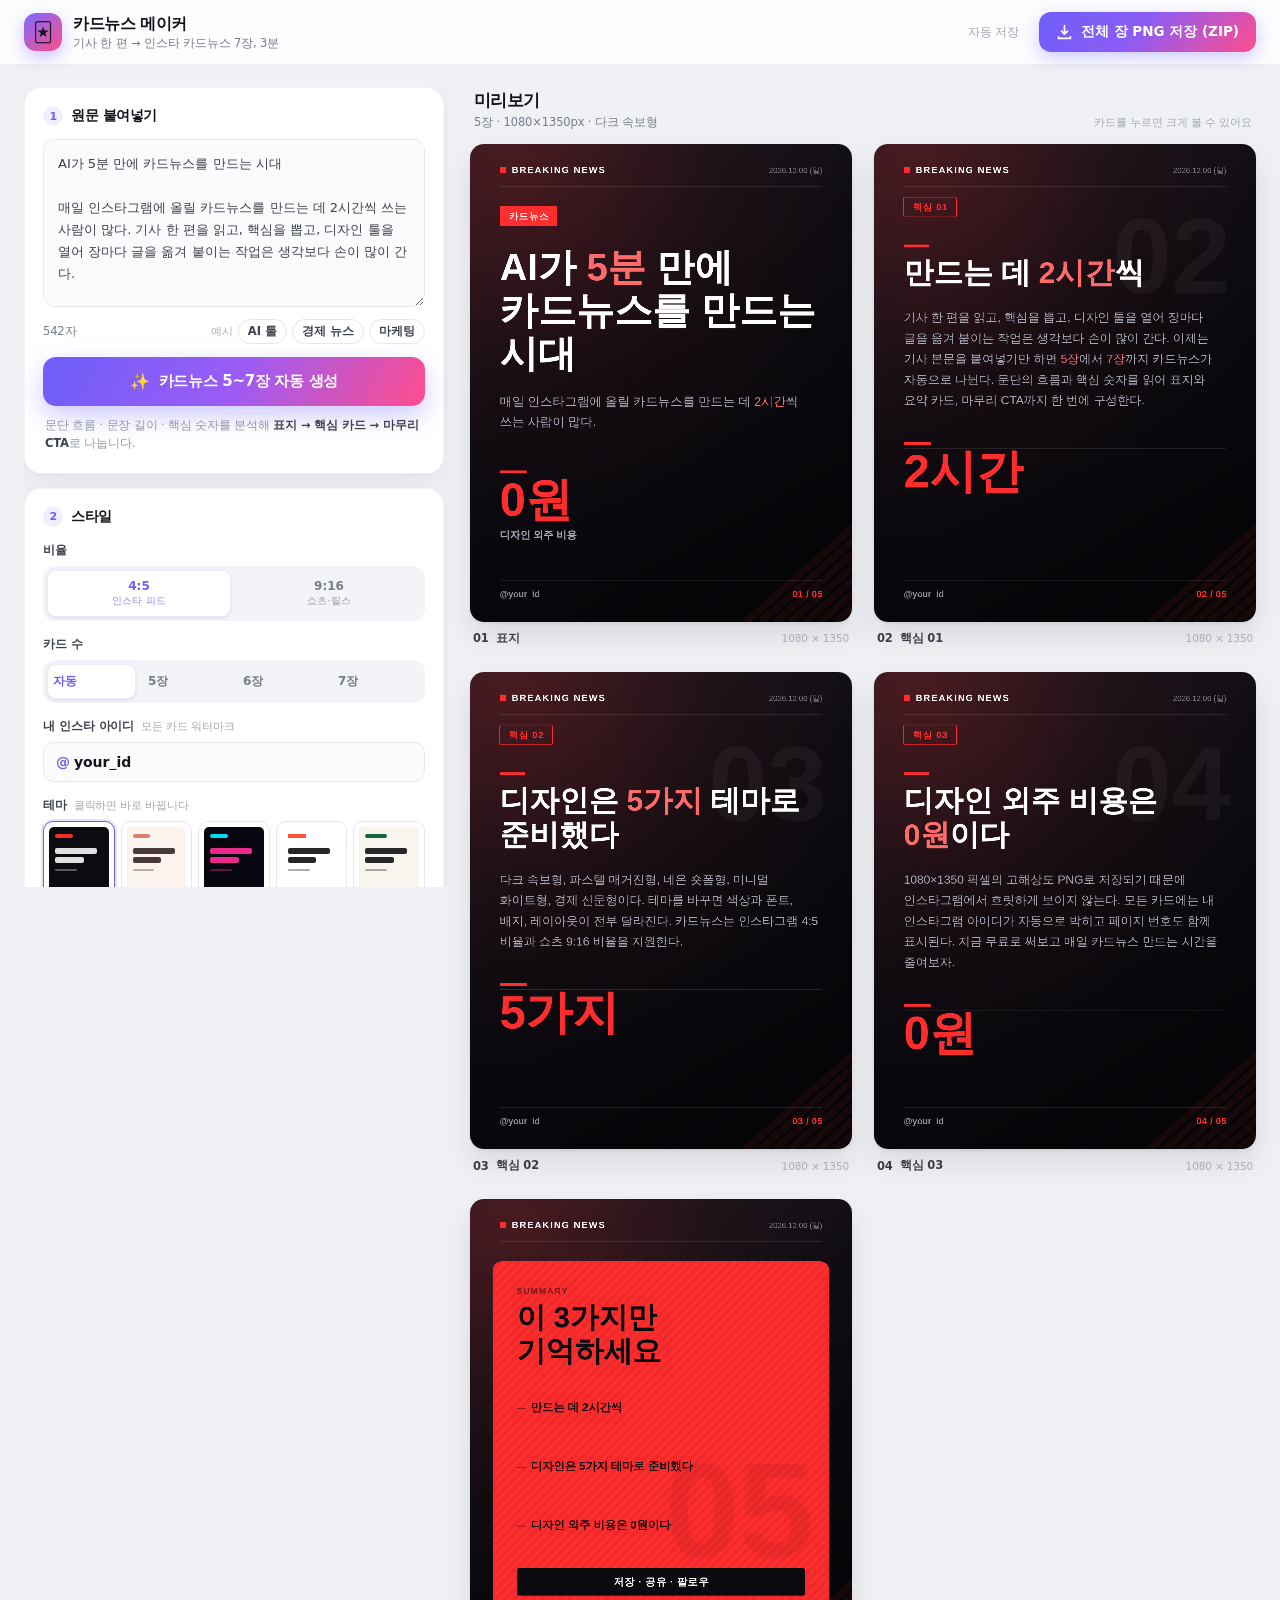
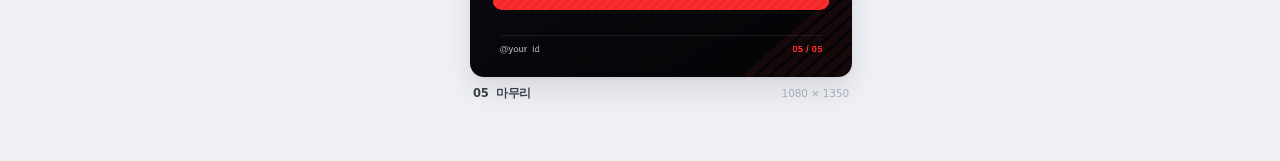
==== cardnews/index.html @ ec55e73b "Add card news maker web tool at /cardnews/" ====
<!DOCTYPE html>
<html lang="ko">
<head>
<meta charset="utf-8">
<meta name="viewport" content="width=device-width, initial-scale=1">
<title>카드뉴스 메이커 — 기사 한 편이 7장 카드로</title>
<meta name="description" content="기사·블로그 글을 붙여넣으면 인스타 카드뉴스 5~7장이 자동으로 완성됩니다. 테마 5종, 4:5 / 9:16, 고해상도 PNG·ZIP 저장 무료 웹툴.">
<link rel="icon" href="data:image/svg+xml,%3Csvg xmlns='http://www.w3.org/2000/svg' viewBox='0 0 100 100'%3E%3Crect width='100' height='100' rx='24' fill='%236D5EF8'/%3E%3Crect x='26' y='22' width='48' height='56' rx='8' fill='%23fff'/%3E%3Crect x='34' y='34' width='32' height='6' rx='3' fill='%236D5EF8'/%3E%3Crect x='34' y='46' width='24' height='6' rx='3' fill='%23FF4D8D'/%3E%3C/svg%3E">
<link rel="stylesheet" href="style.css">
</head>
<body>

<header class="topbar">
  <div class="brand">
    <div class="logo">🃏</div>
    <div class="brand-txt">
      <h1>카드뉴스 메이커</h1>
      <p>기사 한 편 → 인스타 카드뉴스 7장, 3분</p>
    </div>
  </div>
  <div class="top-actions">
    <span id="saveState" class="save-state">자동 저장</span>
    <button id="zipBtn" class="btn-primary">
      <svg viewBox="0 0 20 20" width="17" height="17" fill="none" stroke="currentColor" stroke-width="2" stroke-linecap="round" stroke-linejoin="round"><path d="M10 2v10m0 0l-3.5-3.5M10 12l3.5-3.5M3 15v2h14v-2"/></svg>
      전체 장 PNG 저장 (ZIP)
    </button>
  </div>
</header>

<main class="layout">

  <!-- ================= 왼쪽 패널 ================= -->
  <aside class="panel">

    <section class="block">
      <div class="block-head"><h2><span class="step">1</span> 원문 붙여넣기</h2></div>
      <textarea id="sourceText" class="source" spellcheck="false"
        placeholder="뉴스 기사 본문, 블로그 글, 메모를 그대로 붙여넣으세요.&#10;첫 줄은 제목으로 자동 인식됩니다."></textarea>
      <div class="row-between">
        <span id="charCount" class="char">0자</span>
        <div id="sampleRow" class="chips">
          <span class="chips-label">예시</span>
          <button data-sample="ai">AI 툴</button>
          <button data-sample="econ">경제 뉴스</button>
          <button data-sample="marketing">마케팅</button>
        </div>
      </div>
      <button id="generateBtn" class="btn-generate">
        <span class="g-icon">✨</span>
        <span class="g-txt">카드뉴스 5~7장 자동 생성</span>
      </button>
      <p class="hint">문단 흐름 · 문장 길이 · 핵심 숫자를 분석해 <b>표지 → 핵심 카드 → 마무리 CTA</b>로 나눕니다.</p>
    </section>

    <section class="block">
      <div class="block-head"><h2><span class="step">2</span> 스타일</h2></div>

      <div class="field">
        <label class="lbl">비율</label>
        <div class="seg" id="ratioSeg">
          <button data-ratio="4:5" class="on"><b>4:5</b><span>인스타 피드</span></button>
          <button data-ratio="9:16"><b>9:16</b><span>쇼츠·릴스</span></button>
        </div>
      </div>

      <div class="field">
        <label class="lbl">카드 수</label>
        <div class="seg seg-4" id="countSeg">
          <button data-count="0" class="on">자동</button>
          <button data-count="5">5장</button>
          <button data-count="6">6장</button>
          <button data-count="7">7장</button>
        </div>
      </div>

      <div class="field">
        <label class="lbl">내 인스타 아이디 <span class="lbl-note">모든 카드 워터마크</span></label>
        <div class="input-prefix">
          <span>@</span>
          <input id="handleInput" type="text" placeholder="your_id" autocomplete="off" spellcheck="false">
        </div>
      </div>

      <div class="field">
        <label class="lbl">테마 <span class="lbl-note">클릭하면 바로 바뀝니다</span></label>
        <div class="themes" id="themeGrid"></div>
      </div>
    </section>

    <section class="block">
      <div class="block-head"><h2><span class="step">3</span> 카드 편집</h2><span id="cardCountLabel" class="count-pill"></span></div>
      <div id="cardEditor" class="editor"></div>
    </section>

    <footer class="panel-foot">
      <p>설치 없이 브라우저에서 바로 · 서버 전송 없음 (모든 처리는 내 기기에서)</p>
    </footer>
  </aside>

  <!-- ================= 오른쪽 스테이지 ================= -->
  <section class="stage">
    <div class="stage-head">
      <div>
        <h2>미리보기</h2>
        <p id="stageMeta">—</p>
      </div>
      <div class="stage-note">카드를 누르면 크게 볼 수 있어요</div>
    </div>
    <div id="previewGrid" class="preview-grid"></div>
  </section>

</main>

<!-- 확대 모달 -->
<div id="zoomModal" class="zoom-modal">
  <div class="zoom-inner">
    <div class="zoom-head">
      <span id="zoomTitle">카드</span>
      <button id="zoomClose" aria-label="닫기">✕</button>
    </div>
    <canvas id="zoomCanvas"></canvas>
  </div>
</div>

<div id="toast" class="toast"></div>

<script src="render.js"></script>
<script src="zip.js"></script>
<script src="app.js"></script>
</body>
</html>
---- cardnews/style.css ----
/* =========================================================================
   카드뉴스 메이커 — UI 스타일
   ========================================================================= */
:root {
  --bg: #EFF1F5;
  --panel: #FFFFFF;
  --ink: #14151A;
  --ink-2: #3D414B;
  --muted: #767C8A;
  --line: #E6E8EE;
  --line-2: #D6D9E2;
  --brand: #6D5EF8;
  --brand-2: #FF4D8D;
  --brand-soft: #F0EEFF;
  --radius: 18px;
  --shadow: 0 1px 2px rgba(20, 21, 26, .04), 0 8px 28px rgba(20, 21, 26, .06);
  --shadow-lg: 0 18px 50px rgba(20, 21, 26, .14), 0 2px 6px rgba(20, 21, 26, .06);
}

* { box-sizing: border-box; }

html, body {
  margin: 0;
  padding: 0;
  background: var(--bg);
  color: var(--ink);
  font-family: "Pretendard", "Apple SD Gothic Neo", "Noto Sans KR", "Noto Sans CJK KR", "Malgun Gothic", system-ui, -apple-system, sans-serif;
  -webkit-font-smoothing: antialiased;
  font-size: 14px;
  letter-spacing: -0.01em;
}

button { font-family: inherit; cursor: pointer; }
input, textarea { font-family: inherit; }

/* ---------------- topbar ---------------- */
.topbar {
  position: sticky; top: 0; z-index: 40;
  display: flex; align-items: center; justify-content: space-between;
  gap: 16px; padding: 12px 24px;
  background: rgba(255, 255, 255, .82);
  backdrop-filter: saturate(180%) blur(18px);
  -webkit-backdrop-filter: saturate(180%) blur(18px);
  border-bottom: 1px solid rgba(20, 21, 26, .07);
}
.brand { display: flex; align-items: center; gap: 11px; }
.logo {
  width: 38px; height: 38px; border-radius: 12px;
  display: grid; place-items: center; font-size: 19px;
  background: linear-gradient(140deg, #7B6BFF, #FF4D8D);
  box-shadow: 0 6px 16px rgba(109, 94, 248, .35);
}
.brand-txt h1 { margin: 0; font-size: 16px; font-weight: 800; letter-spacing: -0.03em; }
.brand-txt p { margin: 1px 0 0; font-size: 11.5px; color: var(--muted); }

.top-actions { display: flex; align-items: center; gap: 12px; }
.save-state {
  font-size: 11.5px; color: #A0A5B2; padding: 4px 8px; border-radius: 20px;
  transition: .25s;
}
.save-state.on { color: #1EA672; background: #E9F9F1; }

.btn-primary {
  display: inline-flex; align-items: center; gap: 8px;
  border: 0; border-radius: 12px; padding: 11px 17px;
  font-size: 13.5px; font-weight: 800; color: #fff;
  background: linear-gradient(135deg, #6D5EF8, #8B5CF6 45%, #FF4D8D);
  box-shadow: 0 6px 18px rgba(109, 94, 248, .32);
  transition: transform .15s, box-shadow .15s, opacity .15s;
}
.btn-primary:hover { transform: translateY(-1px); box-shadow: 0 10px 24px rgba(109, 94, 248, .4); }
.btn-primary:active { transform: translateY(0) scale(.99); }
.btn-primary:disabled { opacity: .6; cursor: wait; }

/* ---------------- layout ---------------- */
.layout {
  display: grid;
  grid-template-columns: 424px minmax(0, 1fr);
  gap: 22px;
  padding: 22px 24px 60px;
  max-width: 1680px;
  margin: 0 auto;
  align-items: start;
}

.panel {
  position: sticky; top: 78px;
  max-height: calc(100vh - 100px);
  overflow-y: auto; overscroll-behavior: contain;
  display: flex; flex-direction: column; gap: 14px;
  padding-right: 4px;
}
.panel::-webkit-scrollbar { width: 8px; }
.panel::-webkit-scrollbar-thumb { background: #D3D7E0; border-radius: 8px; }

.block {
  background: var(--panel);
  border-radius: var(--radius);
  padding: 18px 18px 20px;
  box-shadow: var(--shadow);
  border: 1px solid rgba(20, 21, 26, .04);
}
.block-head { display: flex; align-items: center; justify-content: space-between; margin-bottom: 13px; }
.block h2 {
  margin: 0; font-size: 14px; font-weight: 800; letter-spacing: -0.03em;
  display: flex; align-items: center; gap: 8px;
}
.step {
  width: 20px; height: 20px; border-radius: 50%;
  display: grid; place-items: center; font-size: 11px; font-weight: 800;
  background: var(--brand-soft); color: var(--brand);
}
.count-pill {
  font-size: 11.5px; font-weight: 700; color: var(--brand);
  background: var(--brand-soft); border-radius: 20px; padding: 3px 9px;
}

/* ---------------- source ---------------- */
.source {
  width: 100%; height: 168px; resize: vertical;
  border: 1px solid var(--line); border-radius: 12px;
  background: #FAFBFD; padding: 13px 14px;
  font-size: 13px; line-height: 1.7; color: var(--ink-2);
  outline: none; transition: border-color .15s, background .15s;
}
.source:focus { border-color: #B9B0FF; background: #fff; box-shadow: 0 0 0 4px rgba(109, 94, 248, .09); }
.source::placeholder { color: #A9AEBB; }

.row-between { display: flex; align-items: center; justify-content: space-between; margin-top: 9px; gap: 8px; }
.char { font-size: 11.5px; color: var(--muted); font-variant-numeric: tabular-nums; }

.chips { display: flex; align-items: center; gap: 5px; }
.chips-label { font-size: 11px; color: #A9AEBB; }
.chips button {
  border: 1px solid var(--line); background: #fff; color: var(--ink-2);
  border-radius: 20px; padding: 4px 9px; font-size: 11.5px; font-weight: 600;
  transition: .15s;
}
.chips button:hover { border-color: #C9C2FF; color: var(--brand); background: var(--brand-soft); }

.btn-generate {
  width: 100%; margin-top: 13px;
  display: flex; align-items: center; justify-content: center; gap: 9px;
  border: 0; border-radius: 13px; padding: 15px 16px;
  font-size: 15px; font-weight: 800; color: #fff; letter-spacing: -0.02em;
  background: linear-gradient(120deg, #6D5EF8, #9B5CF6 50%, #FF4D8D);
  box-shadow: 0 10px 26px rgba(109, 94, 248, .33);
  transition: transform .15s, box-shadow .15s, filter .2s;
}
.btn-generate:hover { transform: translateY(-1px); box-shadow: 0 14px 30px rgba(109, 94, 248, .42); }
.btn-generate:active { transform: translateY(0) scale(.995); }
.btn-generate.busy .g-icon { animation: spin 0.9s linear infinite; }
@keyframes spin { to { transform: rotate(360deg); } }
.g-icon { font-size: 16px; }

.hint { margin: 10px 2px 0; font-size: 11.5px; line-height: 1.6; color: #9198A6; }
.hint b { color: var(--ink-2); font-weight: 700; }

/* ---------------- fields ---------------- */
.field { margin-top: 15px; }
.field:first-of-type { margin-top: 0; }
.lbl {
  display: flex; align-items: baseline; gap: 7px;
  font-size: 12px; font-weight: 700; color: var(--ink-2); margin-bottom: 7px;
}
.lbl-note { font-size: 10.5px; font-weight: 500; color: #A2A8B5; }

.seg {
  display: grid; grid-template-columns: 1fr 1fr; gap: 6px;
  background: #F3F4F8; border-radius: 12px; padding: 4px;
}
.seg-4 { grid-template-columns: repeat(4, 1fr); }
.seg button {
  border: 0; background: transparent; border-radius: 9px;
  padding: 9px 6px; font-size: 12px; font-weight: 700; color: #767C8A;
  display: flex; flex-direction: column; align-items: center; gap: 1px;
  transition: .16s;
}
.seg-4 button { flex-direction: row; }
.seg button b { font-size: 12px; font-weight: 800; }
.seg button span { font-size: 10px; font-weight: 500; opacity: .75; }
.seg button:hover { color: var(--ink); }
.seg button.on {
  background: #fff; color: var(--brand);
  box-shadow: 0 1px 3px rgba(20, 21, 26, .1), 0 0 0 1px rgba(109, 94, 248, .12) inset;
}

.input-prefix {
  display: flex; align-items: center;
  border: 1px solid var(--line); border-radius: 11px; background: #FAFBFD;
  padding: 0 12px; transition: border-color .15s, box-shadow .15s, background .15s;
}
.input-prefix:focus-within { border-color: #B9B0FF; background: #fff; box-shadow: 0 0 0 4px rgba(109, 94, 248, .09); }
.input-prefix span { color: var(--brand); font-weight: 800; font-size: 14px; }
.input-prefix input {
  flex: 1; border: 0; background: transparent; outline: none;
  padding: 11px 4px; font-size: 14px; font-weight: 600; color: var(--ink);
}

/* ---------------- theme grid ---------------- */
.themes { display: grid; grid-template-columns: repeat(5, 1fr); gap: 6px; }
.theme-card {
  border: 1px solid var(--line); background: #fff; border-radius: 10px;
  padding: 5px 5px 6px; text-align: left; transition: .16s;
  display: flex; flex-direction: column; gap: 5px;
}
.theme-card:hover { border-color: #CFC8FF; transform: translateY(-1px); box-shadow: 0 6px 16px rgba(20, 21, 26, .07); }
.theme-card.on { border-color: var(--brand); box-shadow: 0 0 0 2px rgba(109, 94, 248, .18); }

.mini {
  position: relative; display: block; width: 100%; aspect-ratio: 3 / 4;
  border-radius: 5px; overflow: hidden;
  background: var(--m-bg);
  padding: 12% 10%;
}
.mini .m-badge {
  position: absolute; left: 10%; top: 9%; width: 30%; height: 5.5%;
  border-radius: 2px; background: var(--m-ac); opacity: .95;
}
.mini .m-t1, .mini .m-t2 { display: block; background: var(--m-fg); border-radius: 2px; opacity: .92; }
.mini .m-t1 { height: 9%; width: 88%; margin-top: 30%; }
.mini .m-t2 { height: 9%; width: 60%; margin-top: 7%; }
.mini .m-line { display: block; height: 3.5%; width: 46%; margin-top: 12%; background: var(--m-fg); opacity: .35; border-radius: 2px; }
.mini .m-stat { position: absolute; left: 10%; bottom: 12%; width: 34%; height: 12%; border-radius: 2px; background: var(--m-ac); opacity: .9; }
[data-theme="minimal"] .m-badge { border-radius: 0; }
[data-theme="pastel"] .m-badge { border-radius: 20px; }
[data-theme="news"] .m-badge { width: 36%; }

.theme-meta { display: flex; flex-direction: column; gap: 0; padding: 0 1px; }
.theme-meta strong { font-size: 10px; font-weight: 800; color: var(--ink); letter-spacing: -0.04em; line-height: 1.3; }
.theme-meta em { display: none; }

/* ---------------- editor ---------------- */
.editor { display: flex; flex-direction: column; gap: 7px; }
.ed-empty { margin: 0; font-size: 12.5px; color: var(--muted); }

.card-item {
  border: 1px solid var(--line); border-radius: 12px; background: #fff;
  overflow: hidden; transition: border-color .15s;
}
.card-item[open] { border-color: #D9D3FF; box-shadow: 0 4px 14px rgba(109, 94, 248, .07); }
.card-item summary {
  display: flex; align-items: center; gap: 8px;
  padding: 11px 12px; cursor: pointer; list-style: none;
  font-size: 12.5px; user-select: none;
}
.card-item summary::-webkit-details-marker { display: none; }
.card-item summary:hover { background: #FAFBFD; }
.ci-no {
  font-size: 10.5px; font-weight: 800; color: #9AA0AE;
  font-variant-numeric: tabular-nums; min-width: 16px;
}
.ci-type {
  font-size: 10px; font-weight: 800; padding: 3px 7px; border-radius: 6px;
  background: #F1F2F6; color: #6B7280; white-space: nowrap;
}
.ci-type.t-cover { background: #EDEBFF; color: #6D5EF8; }
.ci-type.t-content { background: #E9F6FF; color: #0E86C8; }
.ci-type.t-cta { background: #FFEDF4; color: #D6336C; }
.ci-title {
  flex: 1; min-width: 0; font-weight: 600; color: var(--ink-2);
  overflow: hidden; text-overflow: ellipsis; white-space: nowrap;
}
.ci-chev { color: #B6BBC7; transition: transform .2s; font-size: 12px; }
.card-item[open] .ci-chev { transform: rotate(180deg); }

.ci-body { padding: 4px 12px 13px; display: flex; flex-direction: column; gap: 9px; border-top: 1px solid #F1F2F6; }
.fld { display: flex; flex-direction: column; gap: 4px; }
.fld > span { font-size: 10.5px; font-weight: 700; color: #8A909E; }
.fld input, .fld textarea {
  width: 100%; border: 1px solid var(--line); border-radius: 9px;
  background: #FAFBFD; padding: 8px 10px; font-size: 12.5px; line-height: 1.55;
  color: var(--ink); outline: none; resize: vertical;
  transition: border-color .15s, background .15s;
}
.fld input:focus, .fld textarea:focus { border-color: #B9B0FF; background: #fff; box-shadow: 0 0 0 3px rgba(109, 94, 248, .08); }
.two { display: grid; grid-template-columns: 1fr 1fr; gap: 8px; }

.ci-actions { display: flex; gap: 5px; padding-top: 2px; }
.ci-actions button {
  border: 1px solid var(--line); background: #fff; color: #6B7280;
  border-radius: 8px; padding: 6px 9px; font-size: 11.5px; font-weight: 700;
  transition: .15s;
}
.ci-actions button:hover:not(:disabled) { border-color: #CFC8FF; color: var(--brand); background: var(--brand-soft); }
.ci-actions button:disabled { opacity: .35; cursor: default; }
.ci-actions button.danger:hover { border-color: #FFC9D6; color: #D6336C; background: #FFF0F4; }
.ci-actions button.accent { margin-left: auto; border-color: #CFC8FF; color: var(--brand); background: var(--brand-soft); }

.panel-foot { padding: 2px 6px 10px; }
.panel-foot p { margin: 0; font-size: 10.5px; color: #A2A8B5; text-align: center; line-height: 1.6; }

/* ---------------- stage ---------------- */
.stage { min-width: 0; }
.stage-head {
  display: flex; align-items: flex-end; justify-content: space-between;
  padding: 2px 4px 14px; gap: 12px;
}
.stage-head h2 { margin: 0; font-size: 17px; font-weight: 800; letter-spacing: -0.03em; }
.stage-head p {
  margin: 3px 0 0; font-size: 11.5px; color: var(--muted);
  transition: color .3s;
}
.stage-head p.flash { color: var(--brand); font-weight: 700; }
.stage-note { font-size: 11px; color: #A2A8B5; white-space: nowrap; }

.preview-grid {
  display: grid;
  grid-template-columns: repeat(auto-fill, minmax(290px, 1fr));
  gap: 26px 22px;
}

.shot { margin: 0; display: flex; flex-direction: column; gap: 9px; }
.shot-frame {
  position: relative; border-radius: 14px; overflow: hidden;
  background: #fff;
  box-shadow: 0 2px 4px rgba(20, 21, 26, .06), 0 14px 30px rgba(20, 21, 26, .10);
  cursor: zoom-in;
  transition: transform .2s, box-shadow .2s;
}
.shot:hover .shot-frame { transform: translateY(-3px); box-shadow: 0 4px 8px rgba(20, 21, 26, .07), 0 22px 44px rgba(20, 21, 26, .16); }
.shot canvas { display: block; width: 100%; height: auto; }

.shot-tools {
  position: absolute; right: 10px; top: 10px; display: flex; gap: 6px;
  opacity: 0; transform: translateY(-4px); transition: .18s;
}
.shot:hover .shot-tools { opacity: 1; transform: none; }
.mini-btn {
  border: 0; border-radius: 8px; padding: 6px 9px;
  font-size: 11px; font-weight: 800; color: #fff;
  background: rgba(15, 16, 22, .58);
  backdrop-filter: blur(8px); -webkit-backdrop-filter: blur(8px);
  transition: .15s;
}
.mini-btn:hover { background: rgba(15, 16, 22, .78); }
.mini-btn.solid { background: rgba(109, 94, 248, .92); }
.mini-btn.solid:hover { background: #5b4cf0; }

.shot figcaption {
  display: flex; align-items: center; gap: 7px;
  font-size: 11.5px; color: var(--muted); padding: 0 3px;
}
.cap-i { font-weight: 800; color: var(--ink-2); font-variant-numeric: tabular-nums; }
.cap-t { font-weight: 600; color: var(--ink-2); }
.cap-s { margin-left: auto; font-size: 10.5px; color: #AEB3BE; }

.empty {
  grid-column: 1 / -1;
  background: #fff; border: 1px dashed #D5D9E3; border-radius: 18px;
  padding: 60px 24px; text-align: center; color: var(--muted);
}
.empty-icon { font-size: 34px; margin-bottom: 10px; opacity: .7; }
.empty p { margin: 0; font-size: 13px; line-height: 1.8; }
.empty b { color: var(--brand); }

/* ---------------- zoom ---------------- */
.zoom-modal {
  position: fixed; inset: 0; z-index: 90;
  background: rgba(12, 13, 18, .72);
  backdrop-filter: blur(6px); -webkit-backdrop-filter: blur(6px);
  display: none; place-items: center; padding: 26px;
}
.zoom-modal.on { display: grid; }
.zoom-inner {
  background: #14151A; border-radius: 18px; padding: 12px;
  box-shadow: var(--shadow-lg); max-height: 100%;
  display: flex; flex-direction: column; gap: 10px;
  animation: pop .18s ease-out;
}
@keyframes pop { from { transform: scale(.96); opacity: 0; } }
.zoom-head { display: flex; align-items: center; justify-content: space-between; gap: 20px; padding: 0 4px; }
.zoom-head span { color: #C9CDD8; font-size: 12px; font-weight: 600; }
.zoom-head button {
  border: 0; background: rgba(255, 255, 255, .1); color: #fff;
  width: 26px; height: 26px; border-radius: 8px; font-size: 12px;
}
#zoomCanvas {
  display: block; max-width: min(76vw, 560px); max-height: 78vh;
  width: auto; height: auto; border-radius: 10px;
}

/* ---------------- toast ---------------- */
.toast {
  position: fixed; left: 50%; bottom: 28px; transform: translate(-50%, 20px);
  background: #14151A; color: #fff; font-size: 13px; font-weight: 600;
  padding: 12px 20px; border-radius: 12px;
  box-shadow: 0 12px 32px rgba(0, 0, 0, .28);
  opacity: 0; pointer-events: none; transition: .25s; z-index: 100;
}
.toast.on { opacity: 1; transform: translate(-50%, 0); }

/* ---------------- responsive ---------------- */
@media (max-width: 1080px) {
  .layout { grid-template-columns: 1fr; padding: 16px; gap: 18px; }
  .panel { position: static; max-height: none; overflow: visible; }
  .preview-grid { grid-template-columns: repeat(auto-fill, minmax(220px, 1fr)); gap: 18px 14px; }
  .topbar { padding: 10px 16px; }
  .brand-txt p { display: none; }
  .btn-primary { padding: 10px 13px; font-size: 12.5px; }
  .save-state { display: none; }
}
@media (max-width: 560px) {
  .preview-grid { grid-template-columns: 1fr 1fr; gap: 14px 10px; }
  .shot figcaption { font-size: 10.5px; }
  .cap-s { display: none; }
  .stage-note { display: none; }
}
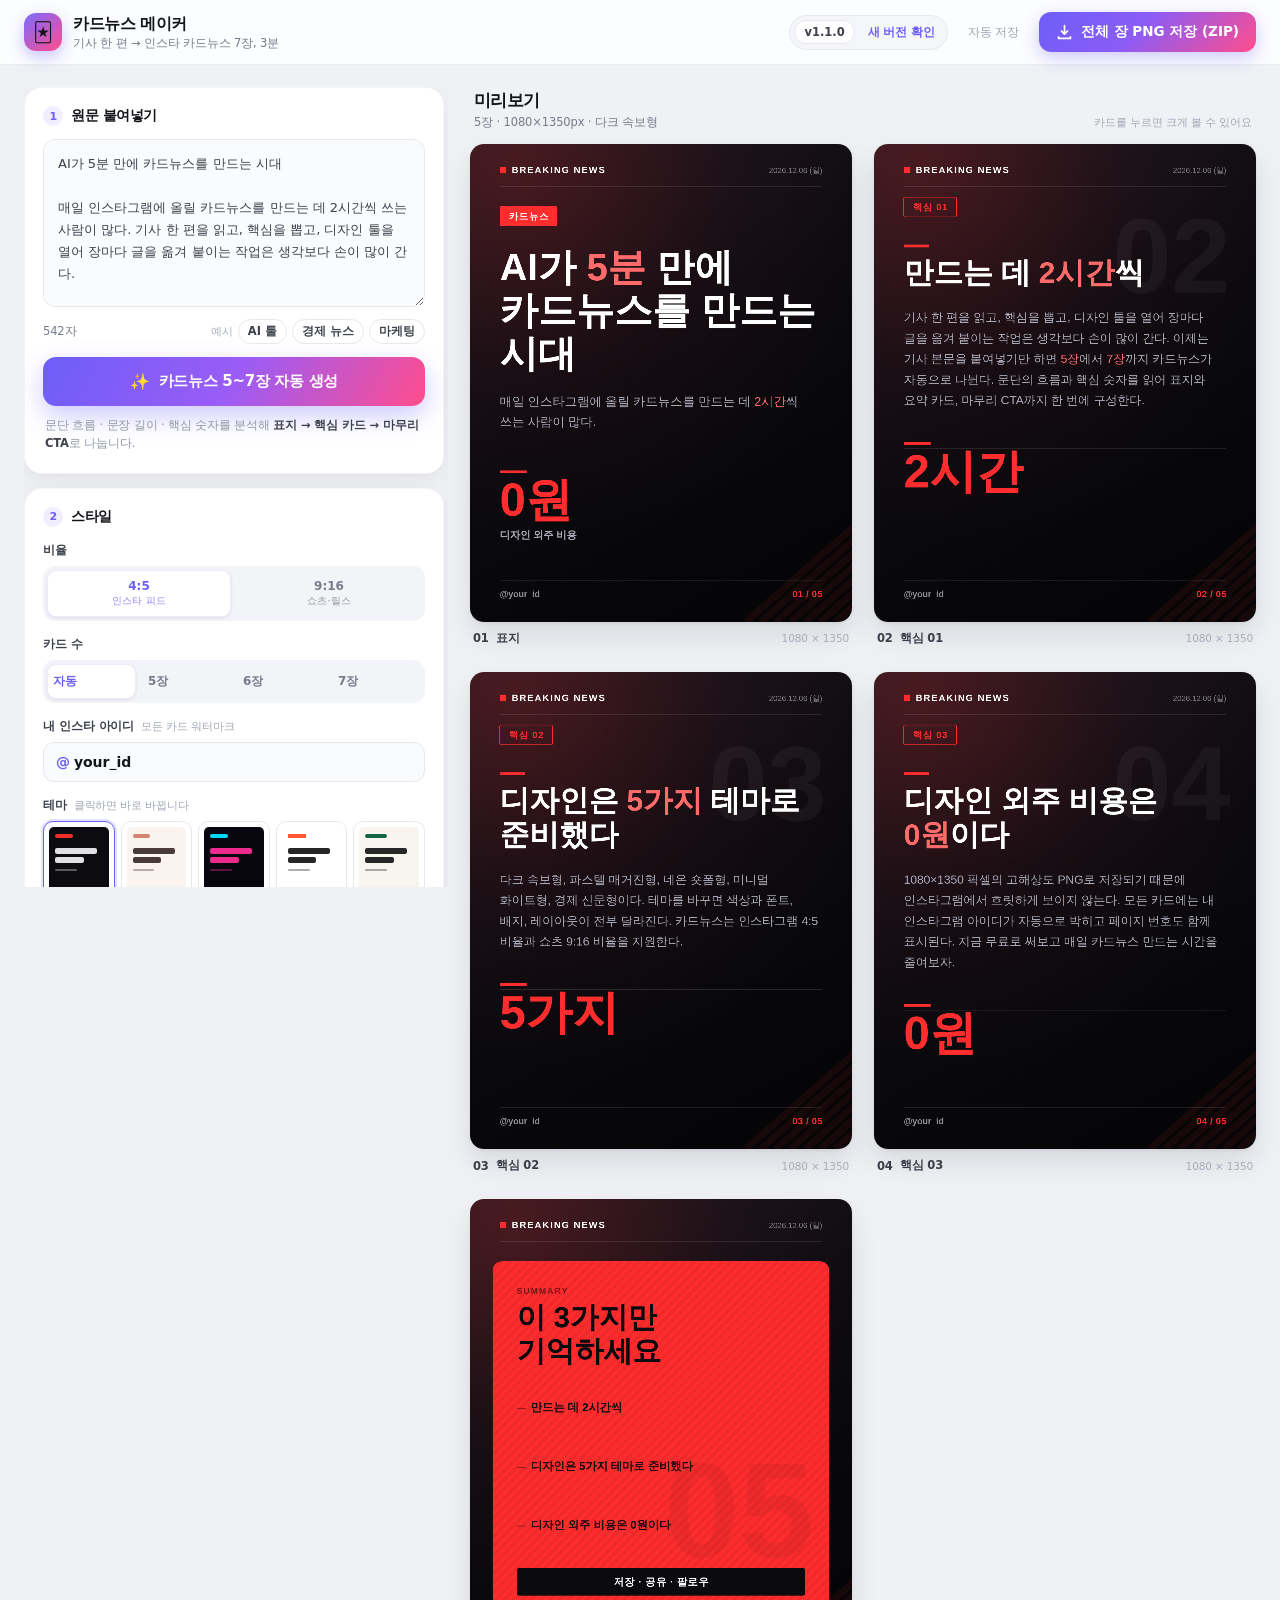
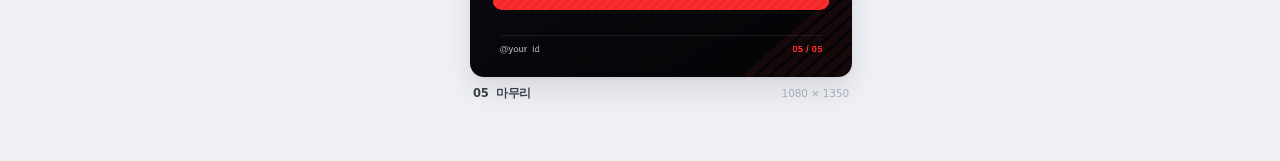
==== commit 731dc5f6: "Cardnews v1.1.0 version badge + update banner; add naver-keyword-bar v2.1.0 update manifest and zip" ====
--- a/cardnews/index.html
+++ b/cardnews/index.html
@@ -10,6 +10,17 @@
 </head>
 <body>
 
+<!-- 새 버전 알림 배너 (version.json 확인 결과 서버 버전이 더 높을 때만 표시) -->
+<div id="updateBanner" class="update-banner" role="status" aria-live="polite" hidden>
+  <span class="ub-icon" aria-hidden="true">✨</span>
+  <p class="ub-text">
+    <b id="ubTitle">새 버전이 있어요!</b>
+    <span id="ubNote"></span>
+  </p>
+  <button id="updateReloadBtn" class="ub-apply" type="button">새로고침으로 적용</button>
+  <button id="updateCloseBtn" class="ub-close" type="button" aria-label="배너 닫기">✕</button>
+</div>
+
 <header class="topbar">
   <div class="brand">
     <div class="logo">🃏</div>
@@ -19,6 +30,10 @@
     </div>
   </div>
   <div class="top-actions">
+    <div class="ver-group">
+      <span class="ver-chip" id="appVersion" data-version="1.1.0" title="현재 버전">v1.1.0</span>
+      <button id="checkUpdateBtn" class="btn-ghost" type="button">새 버전 확인</button>
+    </div>
     <span id="saveState" class="save-state">자동 저장</span>
     <button id="zipBtn" class="btn-primary">
       <svg viewBox="0 0 20 20" width="17" height="17" fill="none" stroke="currentColor" stroke-width="2" stroke-linecap="round" stroke-linejoin="round"><path d="M10 2v10m0 0l-3.5-3.5M10 12l3.5-3.5M3 15v2h14v-2"/></svg>
@@ -127,5 +142,6 @@
 <script src="render.js"></script>
 <script src="zip.js"></script>
 <script src="app.js"></script>
+<script src="update.js"></script>
 </body>
 </html>
--- a/cardnews/style.css
+++ b/cardnews/style.css
@@ -390,6 +390,65 @@
 }
 .toast.on { opacity: 1; transform: translate(-50%, 0); }
 
+/* ---------------- 버전 표시 · 업데이트 배너 ---------------- */
+.ver-group {
+  display: inline-flex; align-items: center; gap: 6px;
+  padding: 4px 5px 4px 4px;
+  background: #F5F6FA; border: 1px solid var(--line); border-radius: 20px;
+}
+.ver-chip {
+  display: inline-flex; align-items: center;
+  padding: 4px 9px; border-radius: 14px;
+  background: #fff; border: 1px solid var(--line);
+  font-size: 11.5px; font-weight: 800; letter-spacing: 0;
+  color: var(--ink-2); font-variant-numeric: tabular-nums;
+}
+.btn-ghost {
+  border: 0; background: transparent; color: var(--brand);
+  font-size: 11.5px; font-weight: 800; letter-spacing: -0.01em;
+  padding: 5px 7px; border-radius: 12px;
+  transition: background .15s, color .15s, opacity .15s;
+}
+.btn-ghost:hover { background: var(--brand-soft); }
+.btn-ghost:disabled { opacity: .55; cursor: progress; }
+
+.update-banner {
+  display: flex; align-items: center; gap: 12px;
+  padding: 11px 16px;
+  background: linear-gradient(96deg, #4F46E5 0%, #6D5EF8 48%, #8B5CF6 100%);
+  color: #fff;
+  box-shadow: 0 6px 20px rgba(79, 70, 229, .22);
+  animation: ub-drop .28s ease-out;
+}
+.update-banner[hidden] { display: none; }
+@keyframes ub-drop { from { transform: translateY(-100%); opacity: .2; } }
+.ub-icon { font-size: 16px; line-height: 1; flex: none; }
+.ub-text { margin: 0; min-width: 0; font-size: 13px; line-height: 1.45; display: flex; flex-wrap: wrap; align-items: baseline; gap: 2px 8px; }
+.ub-text b { font-weight: 800; letter-spacing: -0.02em; }
+.ub-text span { font-size: 12px; color: rgba(255, 255, 255, .82); }
+.ub-apply {
+  margin-left: auto; flex: none;
+  border: 0; border-radius: 10px; padding: 8px 14px;
+  background: #fff; color: #4F46E5;
+  font-size: 12.5px; font-weight: 800; letter-spacing: -0.02em;
+  box-shadow: 0 2px 8px rgba(20, 21, 26, .14);
+  transition: transform .15s, box-shadow .15s;
+}
+.ub-apply:hover { transform: translateY(-1px); box-shadow: 0 6px 14px rgba(20, 21, 26, .2); }
+.ub-close {
+  flex: none; border: 0; border-radius: 8px;
+  width: 26px; height: 26px; padding: 0;
+  background: rgba(255, 255, 255, .16); color: #fff; font-size: 11px;
+  transition: background .15s;
+}
+.ub-close:hover { background: rgba(255, 255, 255, .3); }
+
+@media (max-width: 720px) {
+  .update-banner { flex-wrap: wrap; gap: 8px 10px; padding: 10px 14px; }
+  .ub-text { flex: 1 1 100%; }
+  .ub-apply { margin-left: 26px; }
+}
+
 /* ---------------- responsive ---------------- */
 @media (max-width: 1080px) {
   .layout { grid-template-columns: 1fr; padding: 16px; gap: 18px; }
@@ -400,6 +459,11 @@
   .btn-primary { padding: 10px 13px; font-size: 12.5px; }
   .save-state { display: none; }
 }
+@media (max-width: 860px) {
+  .ver-group { padding: 3px; gap: 2px; }
+  .ver-chip { padding: 3px 7px; font-size: 11px; }
+  .btn-ghost { padding: 4px 5px; font-size: 11px; }
+}
 @media (max-width: 560px) {
   .preview-grid { grid-template-columns: 1fr 1fr; gap: 14px 10px; }
   .shot figcaption { font-size: 10.5px; }
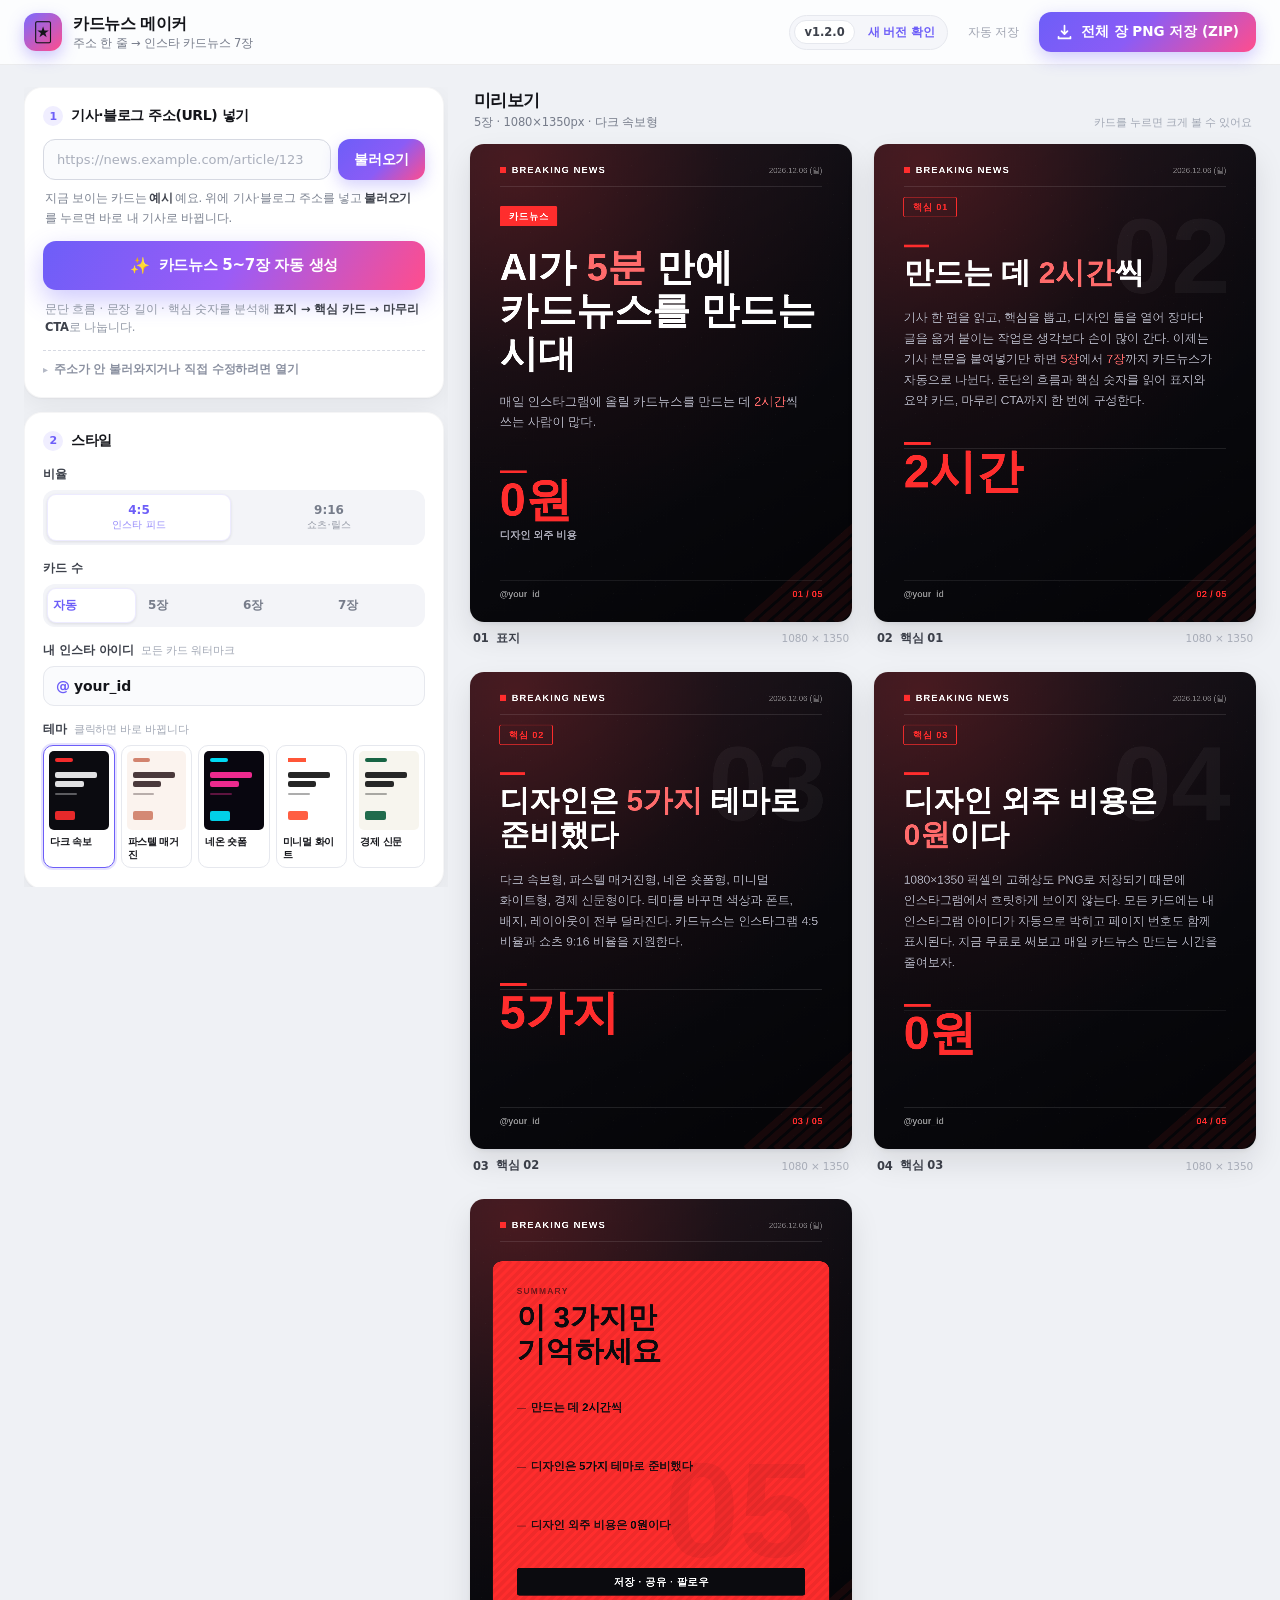
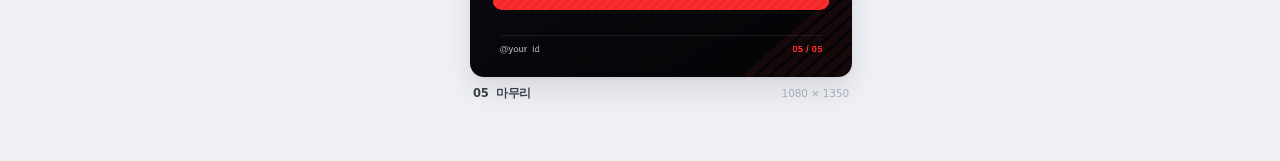
==== commit b6c5d442: "Cardnews v1.2.0: URL-first input with auto article extraction (Jina Reader), foldable raw-text edito" ====
--- a/cardnews/index.html
+++ b/cardnews/index.html
@@ -3,8 +3,8 @@
 <head>
 <meta charset="utf-8">
 <meta name="viewport" content="width=device-width, initial-scale=1">
-<title>카드뉴스 메이커 — 기사 한 편이 7장 카드로</title>
-<meta name="description" content="기사·블로그 글을 붙여넣으면 인스타 카드뉴스 5~7장이 자동으로 완성됩니다. 테마 5종, 4:5 / 9:16, 고해상도 PNG·ZIP 저장 무료 웹툴.">
+<title>카드뉴스 메이커 — 주소만 넣으면 기사가 7장 카드로</title>
+<meta name="description" content="기사·블로그 주소(URL)만 넣으면 제목과 본문을 자동으로 읽어 인스타 카드뉴스 5~7장이 완성됩니다. 테마 5종, 4:5 / 9:16, 고해상도 PNG·ZIP 저장 무료 웹툴.">
 <link rel="icon" href="data:image/svg+xml,%3Csvg xmlns='http://www.w3.org/2000/svg' viewBox='0 0 100 100'%3E%3Crect width='100' height='100' rx='24' fill='%236D5EF8'/%3E%3Crect x='26' y='22' width='48' height='56' rx='8' fill='%23fff'/%3E%3Crect x='34' y='34' width='32' height='6' rx='3' fill='%236D5EF8'/%3E%3Crect x='34' y='46' width='24' height='6' rx='3' fill='%23FF4D8D'/%3E%3C/svg%3E">
 <link rel="stylesheet" href="style.css">
 </head>
@@ -26,12 +26,12 @@
     <div class="logo">🃏</div>
     <div class="brand-txt">
       <h1>카드뉴스 메이커</h1>
-      <p>기사 한 편 → 인스타 카드뉴스 7장, 3분</p>
+      <p>주소 한 줄 → 인스타 카드뉴스 7장</p>
     </div>
   </div>
   <div class="top-actions">
     <div class="ver-group">
-      <span class="ver-chip" id="appVersion" data-version="1.1.0" title="현재 버전">v1.1.0</span>
+      <span class="ver-chip" id="appVersion" data-version="1.2.0" title="현재 버전">v1.2.0</span>
       <button id="checkUpdateBtn" class="btn-ghost" type="button">새 버전 확인</button>
     </div>
     <span id="saveState" class="save-state">자동 저장</span>
@@ -48,23 +48,45 @@
   <aside class="panel">
 
     <section class="block">
-      <div class="block-head"><h2><span class="step">1</span> 원문 붙여넣기</h2></div>
-      <textarea id="sourceText" class="source" spellcheck="false"
-        placeholder="뉴스 기사 본문, 블로그 글, 메모를 그대로 붙여넣으세요.&#10;첫 줄은 제목으로 자동 인식됩니다."></textarea>
-      <div class="row-between">
-        <span id="charCount" class="char">0자</span>
-        <div id="sampleRow" class="chips">
-          <span class="chips-label">예시</span>
-          <button data-sample="ai">AI 툴</button>
-          <button data-sample="econ">경제 뉴스</button>
-          <button data-sample="marketing">마케팅</button>
-        </div>
+      <div class="block-head"><h2><span class="step">1</span> 기사·블로그 주소(URL) 넣기</h2></div>
+
+      <div class="url-row">
+        <input id="urlInput" class="url-input" type="url" inputmode="url" autocomplete="off" spellcheck="false"
+          placeholder="https://news.example.com/article/123" aria-label="기사·블로그 주소">
+        <button id="fetchBtn" class="btn-fetch" type="button">불러오기</button>
       </div>
+
+      <p id="fetchNote" class="fetch-note" role="status" aria-live="polite">
+        주소를 넣고 <b>불러오기</b>를 누르면 제목·본문을 자동으로 읽어 카드뉴스까지 만들어요.
+      </p>
+
+      <div id="fetchGuide" class="fetch-guide" hidden>
+        <p id="fetchGuideMsg"></p>
+        <button id="openManualBtn" class="link-btn" type="button">원문 직접 입력 열기</button>
+      </div>
+
       <button id="generateBtn" class="btn-generate">
         <span class="g-icon">✨</span>
         <span class="g-txt">카드뉴스 5~7장 자동 생성</span>
       </button>
       <p class="hint">문단 흐름 · 문장 길이 · 핵심 숫자를 분석해 <b>표지 → 핵심 카드 → 마무리 CTA</b>로 나눕니다.</p>
+
+      <details id="manualWrap" class="manual">
+        <summary>주소가 안 불러와지거나 직접 수정하려면 열기</summary>
+        <div class="manual-body">
+          <textarea id="sourceText" class="source" spellcheck="false"
+            placeholder="뉴스 기사 본문, 블로그 글, 메모를 그대로 붙여넣으세요.&#10;첫 줄은 제목으로 자동 인식됩니다."></textarea>
+          <div class="row-between">
+            <span id="charCount" class="char">0자</span>
+            <div id="sampleRow" class="chips">
+              <span class="chips-label">예시</span>
+              <button data-sample="ai">AI 툴</button>
+              <button data-sample="econ">경제 뉴스</button>
+              <button data-sample="marketing">마케팅</button>
+            </div>
+          </div>
+        </div>
+      </details>
     </section>
 
     <section class="block">
@@ -108,7 +130,7 @@
     </section>
 
     <footer class="panel-foot">
-      <p>설치 없이 브라우저에서 바로 · 서버 전송 없음 (모든 처리는 내 기기에서)</p>
+      <p>주소 읽기는 공개 본문 추출기(Jina Reader)를 거칩니다 · 카드 생성·저장은 내 기기에서만</p>
     </footer>
   </aside>
 
@@ -141,6 +163,7 @@
 
 <script src="render.js"></script>
 <script src="zip.js"></script>
+<script src="extract.js"></script>
 <script src="app.js"></script>
 <script src="update.js"></script>
 </body>
--- a/cardnews/style.css
+++ b/cardnews/style.css
@@ -156,6 +156,72 @@
 .hint { margin: 10px 2px 0; font-size: 11.5px; line-height: 1.6; color: #9198A6; }
 .hint b { color: var(--ink-2); font-weight: 700; }
 
+/* ---------------- url 불러오기 ---------------- */
+.url-row { display: flex; gap: 7px; }
+.url-input {
+  flex: 1 1 auto; min-width: 0;
+  border: 1px solid var(--line-2); border-radius: 12px;
+  background: #FAFBFD; padding: 12px 13px;
+  font-size: 13px; color: var(--ink);
+  outline: none; transition: border-color .15s, background .15s, box-shadow .15s;
+}
+.url-input::placeholder { color: #A9AEBB; }
+.url-input:focus { border-color: #B9B0FF; background: #fff; box-shadow: 0 0 0 4px rgba(109, 94, 248, .09); }
+.btn-fetch {
+  flex: 0 0 auto;
+  border: 0; border-radius: 12px; padding: 0 16px;
+  font-size: 13.5px; font-weight: 800; letter-spacing: -0.02em; color: #fff;
+  background: linear-gradient(135deg, #6D5EF8, #8B5CF6 55%, #FF4D8D);
+  box-shadow: 0 6px 16px rgba(109, 94, 248, .28);
+  transition: transform .15s, box-shadow .15s, opacity .15s;
+  white-space: nowrap;
+}
+.btn-fetch:hover { transform: translateY(-1px); box-shadow: 0 9px 22px rgba(109, 94, 248, .36); }
+.btn-fetch:active { transform: translateY(0) scale(.99); }
+.btn-fetch:disabled { opacity: .7; cursor: wait; transform: none; }
+.btn-fetch.busy::after {
+  content: ""; display: inline-block; width: 11px; height: 11px; margin-left: 6px;
+  border: 2px solid rgba(255, 255, 255, .45); border-top-color: #fff; border-radius: 50%;
+  vertical-align: -1px; animation: spin .8s linear infinite;
+}
+
+.fetch-note {
+  margin: 9px 2px 0; font-size: 11.5px; line-height: 1.6; color: #7C8391;
+  display: flex; flex-wrap: wrap; align-items: center; gap: 2px;
+}
+.fetch-note b { color: var(--ink-2); font-weight: 700; }
+.fetch-note.good { color: #12805C; }
+.fetch-note.bad { color: #C2410C; }
+.fetch-note.loading::before {
+  content: ""; width: 11px; height: 11px; margin-right: 6px;
+  border: 2px solid #CFC9FF; border-top-color: var(--brand); border-radius: 50%;
+  animation: spin .8s linear infinite;
+}
+
+.fetch-guide {
+  margin-top: 9px; padding: 10px 12px;
+  border: 1px solid #FFD9C2; background: #FFF7F1; border-radius: 11px;
+}
+.fetch-guide p { margin: 0; font-size: 12px; line-height: 1.6; color: #8A4B22; }
+.link-btn {
+  margin-top: 7px; border: 0; background: none; padding: 0;
+  font-size: 12px; font-weight: 800; color: var(--brand); text-decoration: underline;
+}
+
+.manual {
+  margin-top: 13px; border-top: 1px dashed var(--line-2); padding-top: 11px;
+}
+.manual > summary {
+  list-style: none; cursor: pointer;
+  font-size: 11.5px; font-weight: 700; color: #8A90A0;
+  display: flex; align-items: center; gap: 6px;
+}
+.manual > summary::-webkit-details-marker { display: none; }
+.manual > summary::before { content: "▸"; font-size: 10px; color: #B4B9C6; transition: transform .15s; }
+.manual[open] > summary::before { transform: rotate(90deg); }
+.manual > summary:hover { color: var(--brand); }
+.manual-body { margin-top: 10px; }
+
 /* ---------------- fields ---------------- */
 .field { margin-top: 15px; }
 .field:first-of-type { margin-top: 0; }
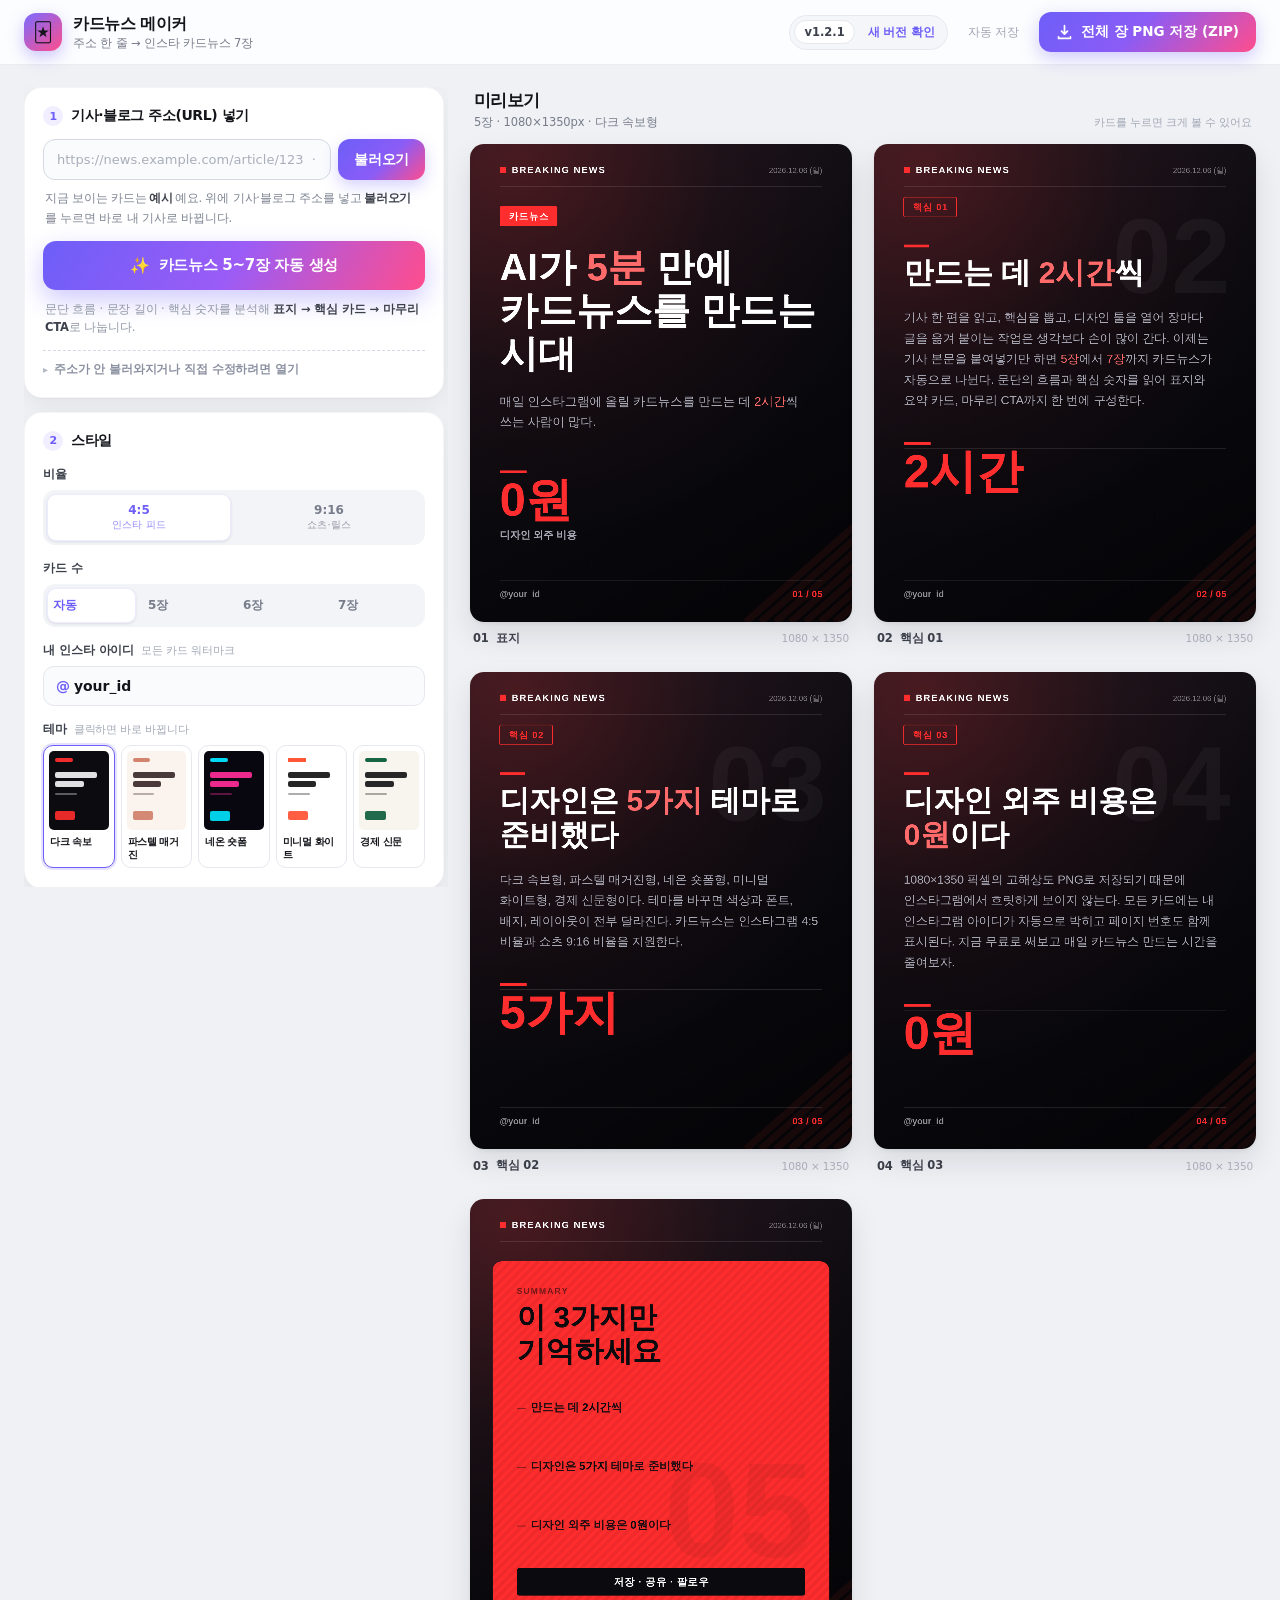
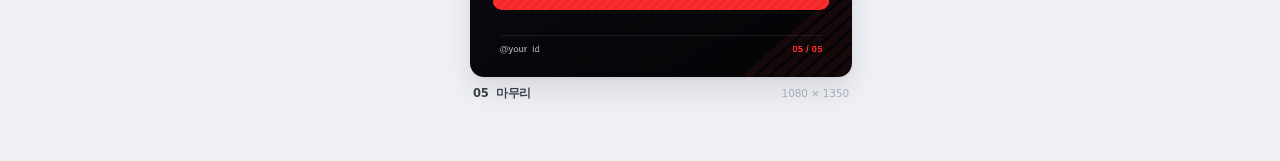
==== commit 02b7cfa4: "Cardnews v1.2.1: parse URL from share text, normalize Naver blog/Naver news mobile URLs, cache-bust " ====
--- a/cardnews/index.html
+++ b/cardnews/index.html
@@ -6,7 +6,7 @@
 <title>카드뉴스 메이커 — 주소만 넣으면 기사가 7장 카드로</title>
 <meta name="description" content="기사·블로그 주소(URL)만 넣으면 제목과 본문을 자동으로 읽어 인스타 카드뉴스 5~7장이 완성됩니다. 테마 5종, 4:5 / 9:16, 고해상도 PNG·ZIP 저장 무료 웹툴.">
 <link rel="icon" href="data:image/svg+xml,%3Csvg xmlns='http://www.w3.org/2000/svg' viewBox='0 0 100 100'%3E%3Crect width='100' height='100' rx='24' fill='%236D5EF8'/%3E%3Crect x='26' y='22' width='48' height='56' rx='8' fill='%23fff'/%3E%3Crect x='34' y='34' width='32' height='6' rx='3' fill='%236D5EF8'/%3E%3Crect x='34' y='46' width='24' height='6' rx='3' fill='%23FF4D8D'/%3E%3C/svg%3E">
-<link rel="stylesheet" href="style.css">
+<link rel="stylesheet" href="style.css?v=1.2.1">
 </head>
 <body>
 
@@ -31,7 +31,7 @@
   </div>
   <div class="top-actions">
     <div class="ver-group">
-      <span class="ver-chip" id="appVersion" data-version="1.2.0" title="현재 버전">v1.2.0</span>
+      <span class="ver-chip" id="appVersion" data-version="1.2.1" title="현재 버전">v1.2.1</span>
       <button id="checkUpdateBtn" class="btn-ghost" type="button">새 버전 확인</button>
     </div>
     <span id="saveState" class="save-state">자동 저장</span>
@@ -51,8 +51,8 @@
       <div class="block-head"><h2><span class="step">1</span> 기사·블로그 주소(URL) 넣기</h2></div>
 
       <div class="url-row">
-        <input id="urlInput" class="url-input" type="url" inputmode="url" autocomplete="off" spellcheck="false"
-          placeholder="https://news.example.com/article/123" aria-label="기사·블로그 주소">
+        <input id="urlInput" class="url-input" type="text" inputmode="url" autocomplete="off" spellcheck="false"
+          placeholder="https://news.example.com/article/123  ·  공유하기로 복사한 글째 붙여넣어도 됩니다" aria-label="기사·블로그 주소">
         <button id="fetchBtn" class="btn-fetch" type="button">불러오기</button>
       </div>
 
@@ -161,10 +161,10 @@
 
 <div id="toast" class="toast"></div>
 
-<script src="render.js"></script>
-<script src="zip.js"></script>
-<script src="extract.js"></script>
-<script src="app.js"></script>
-<script src="update.js"></script>
+<script src="render.js?v=1.2.1"></script>
+<script src="zip.js?v=1.2.1"></script>
+<script src="extract.js?v=1.2.1"></script>
+<script src="app.js?v=1.2.1"></script>
+<script src="update.js?v=1.2.1"></script>
 </body>
 </html>
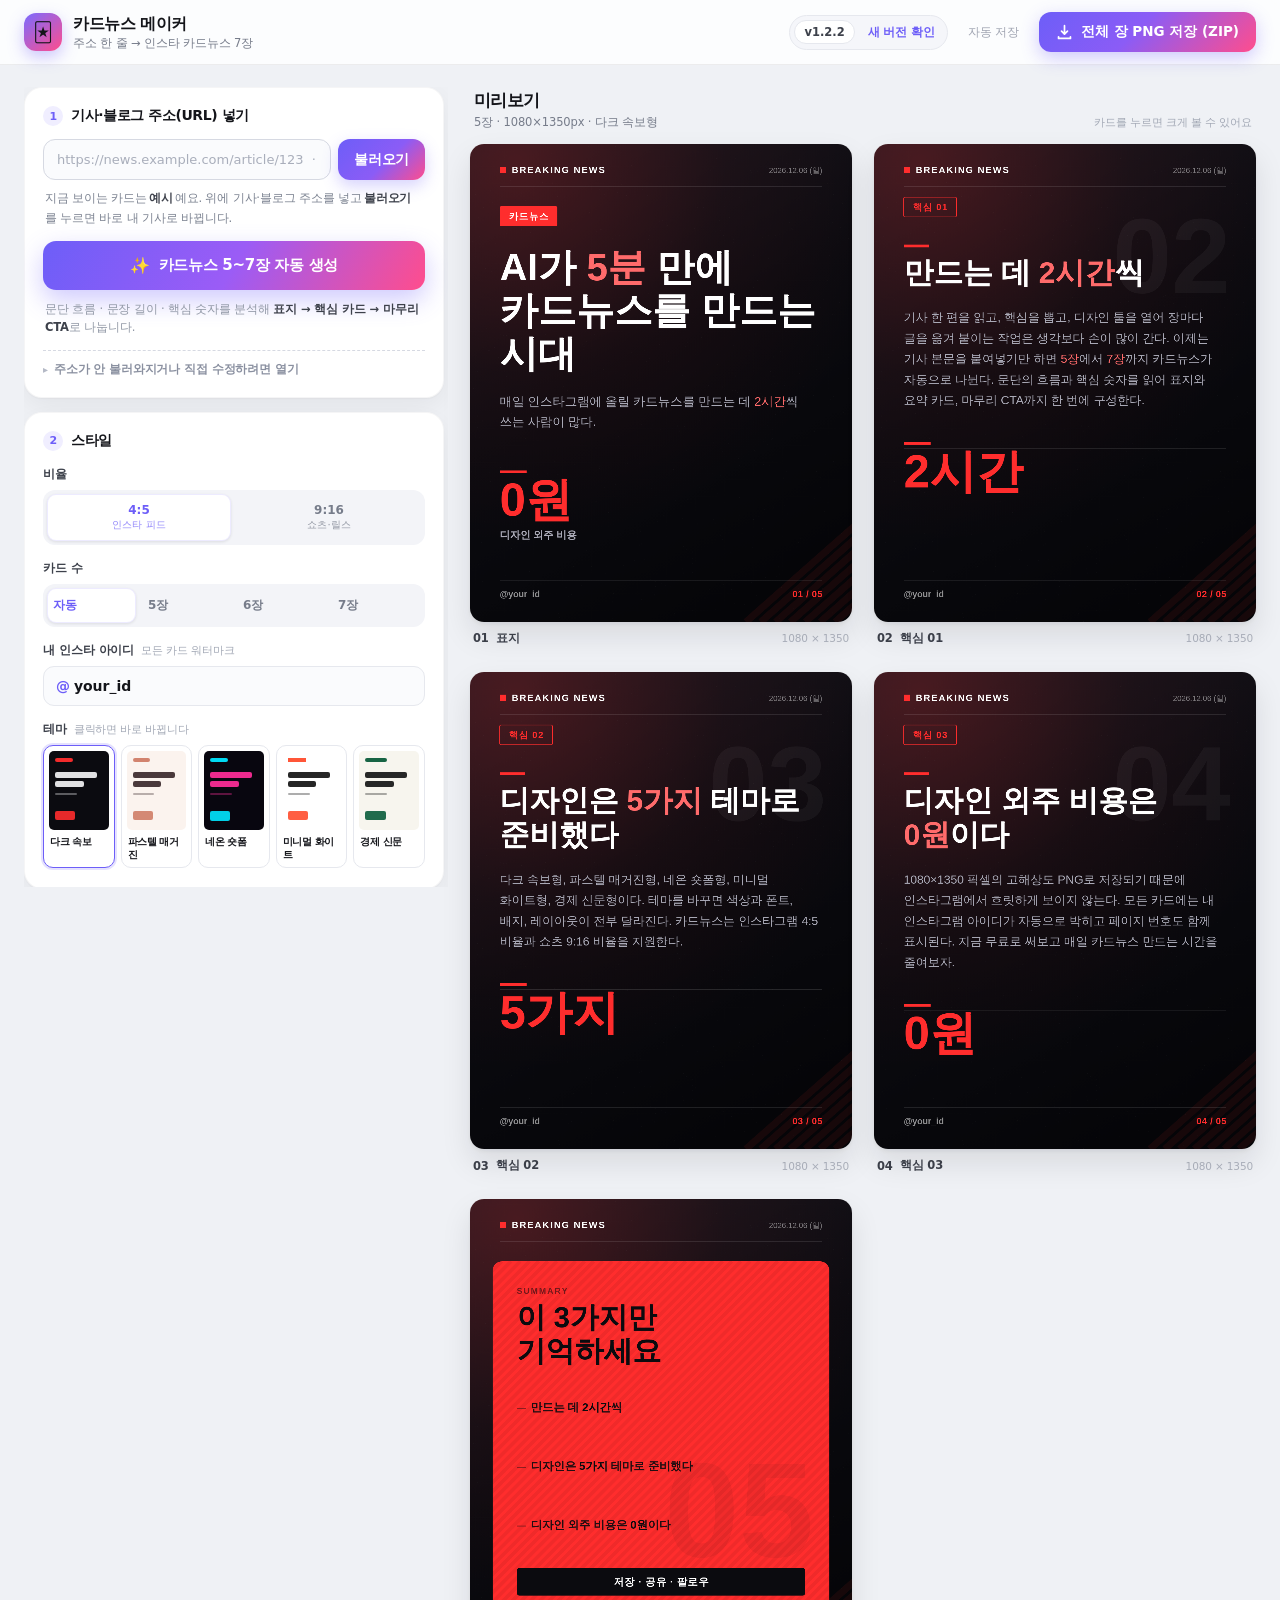
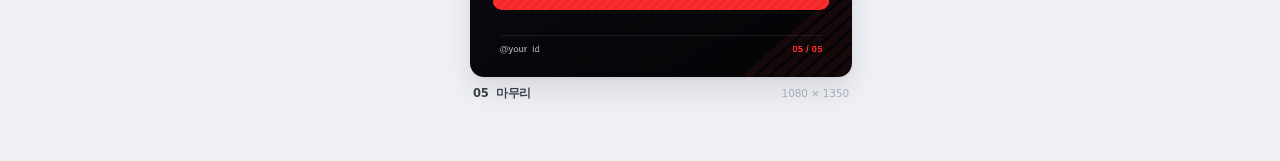
==== commit 1836afd3: "Cardnews v1.2.2: support MSN news articles (assets.msn.com article JSON)" ====
--- a/cardnews/index.html
+++ b/cardnews/index.html
@@ -6,7 +6,7 @@
 <title>카드뉴스 메이커 — 주소만 넣으면 기사가 7장 카드로</title>
 <meta name="description" content="기사·블로그 주소(URL)만 넣으면 제목과 본문을 자동으로 읽어 인스타 카드뉴스 5~7장이 완성됩니다. 테마 5종, 4:5 / 9:16, 고해상도 PNG·ZIP 저장 무료 웹툴.">
 <link rel="icon" href="data:image/svg+xml,%3Csvg xmlns='http://www.w3.org/2000/svg' viewBox='0 0 100 100'%3E%3Crect width='100' height='100' rx='24' fill='%236D5EF8'/%3E%3Crect x='26' y='22' width='48' height='56' rx='8' fill='%23fff'/%3E%3Crect x='34' y='34' width='32' height='6' rx='3' fill='%236D5EF8'/%3E%3Crect x='34' y='46' width='24' height='6' rx='3' fill='%23FF4D8D'/%3E%3C/svg%3E">
-<link rel="stylesheet" href="style.css?v=1.2.1">
+<link rel="stylesheet" href="style.css?v=1.2.2">
 </head>
 <body>
 
@@ -31,7 +31,7 @@
   </div>
   <div class="top-actions">
     <div class="ver-group">
-      <span class="ver-chip" id="appVersion" data-version="1.2.1" title="현재 버전">v1.2.1</span>
+      <span class="ver-chip" id="appVersion" data-version="1.2.2" title="현재 버전">v1.2.2</span>
       <button id="checkUpdateBtn" class="btn-ghost" type="button">새 버전 확인</button>
     </div>
     <span id="saveState" class="save-state">자동 저장</span>
@@ -161,10 +161,10 @@
 
 <div id="toast" class="toast"></div>
 
-<script src="render.js?v=1.2.1"></script>
-<script src="zip.js?v=1.2.1"></script>
-<script src="extract.js?v=1.2.1"></script>
-<script src="app.js?v=1.2.1"></script>
-<script src="update.js?v=1.2.1"></script>
+<script src="render.js?v=1.2.2"></script>
+<script src="zip.js?v=1.2.2"></script>
+<script src="extract.js?v=1.2.2"></script>
+<script src="app.js?v=1.2.2"></script>
+<script src="update.js?v=1.2.2"></script>
 </body>
 </html>
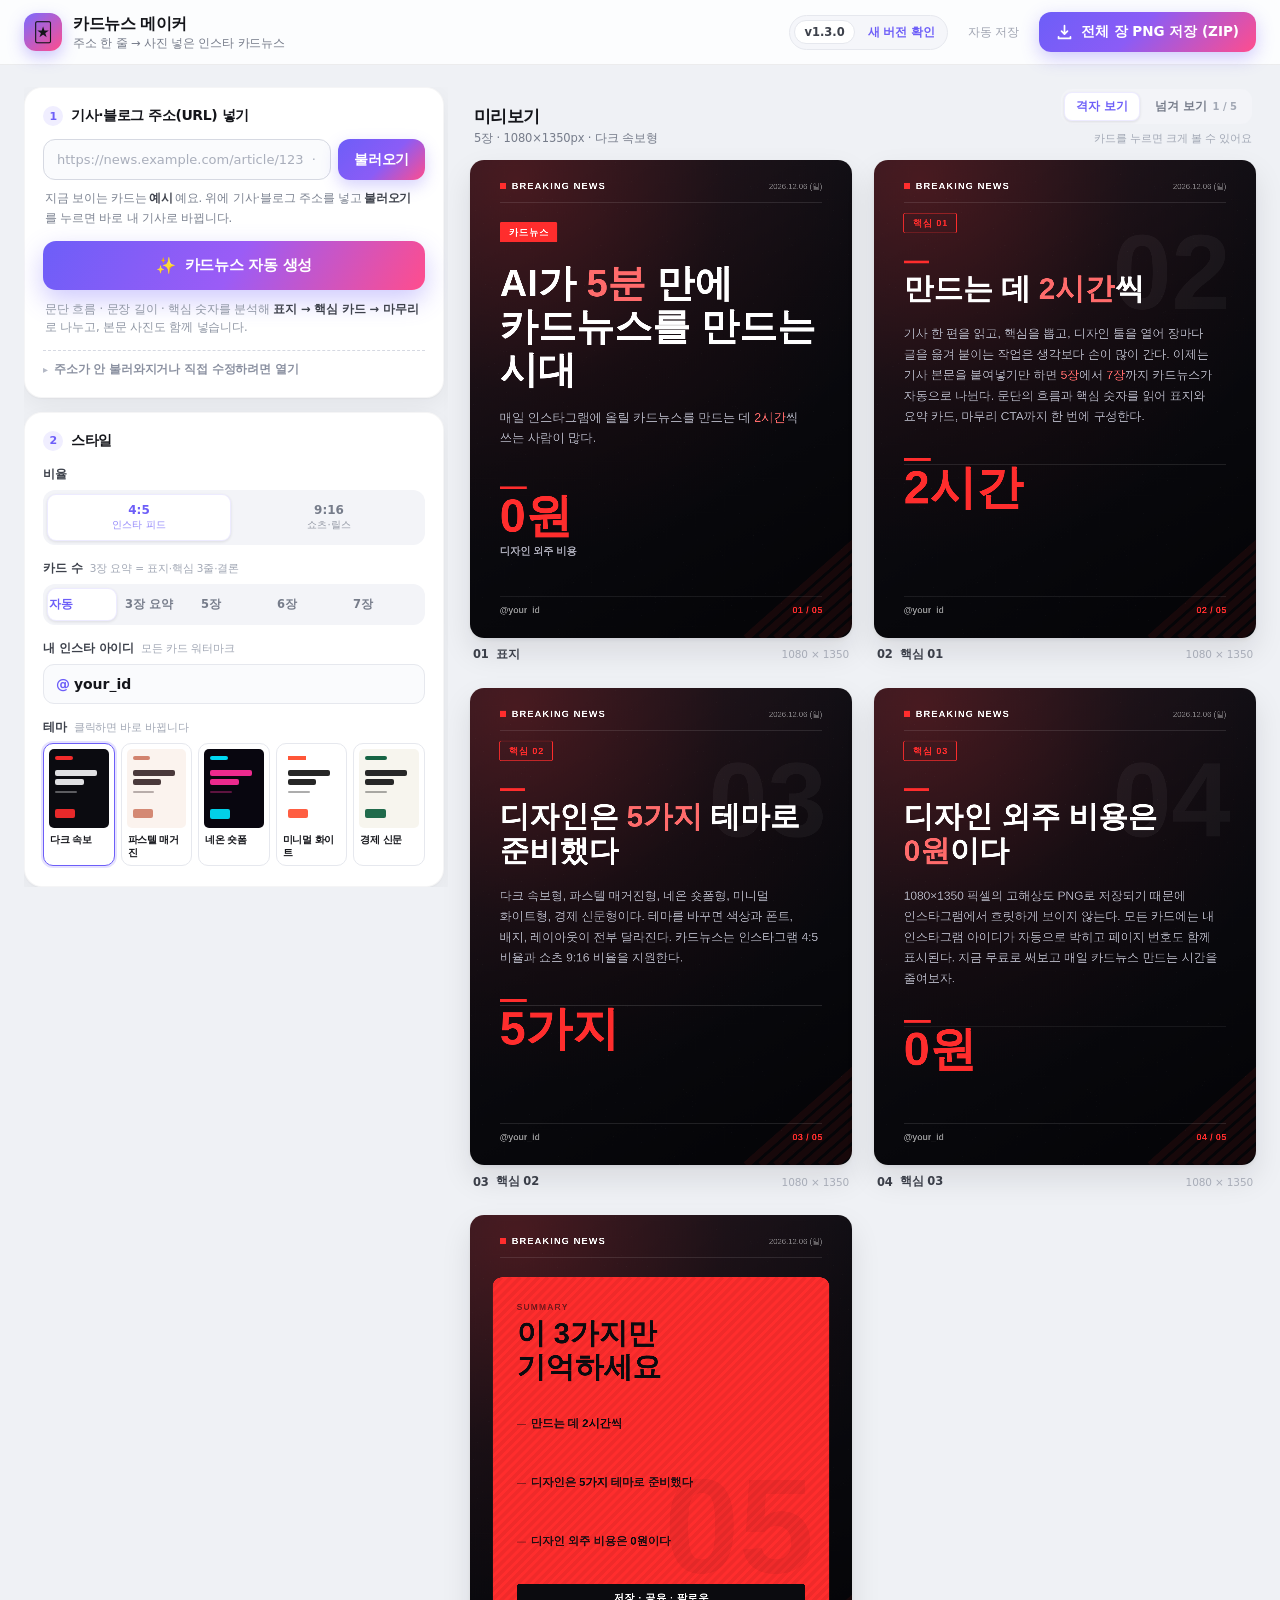
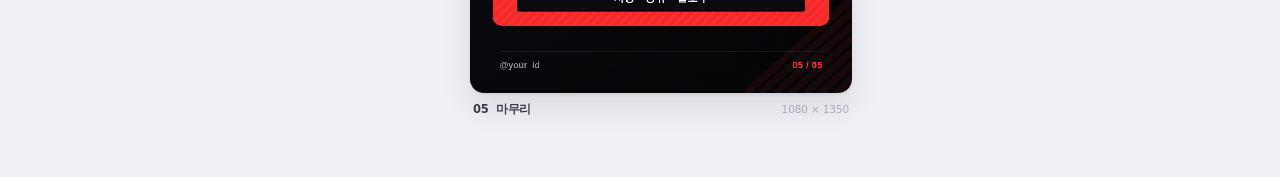
==== commit eee00830: "Cardnews v1.3.0: article photos in cards, 3-card summary mode, swipe view" ====
--- a/cardnews/index.html
+++ b/cardnews/index.html
@@ -3,10 +3,10 @@
 <head>
 <meta charset="utf-8">
 <meta name="viewport" content="width=device-width, initial-scale=1">
-<title>카드뉴스 메이커 — 주소만 넣으면 기사가 7장 카드로</title>
-<meta name="description" content="기사·블로그 주소(URL)만 넣으면 제목과 본문을 자동으로 읽어 인스타 카드뉴스 5~7장이 완성됩니다. 테마 5종, 4:5 / 9:16, 고해상도 PNG·ZIP 저장 무료 웹툴.">
+<title>카드뉴스 메이커 — 주소만 넣으면 기사가 사진 들어간 카드로</title>
+<meta name="description" content="기사·블로그 주소(URL)만 넣으면 제목·본문·사진을 자동으로 읽어 인스타 카드뉴스가 완성됩니다. 3장 요약 모드, 넘겨 보기, 테마 5종, 4:5 / 9:16, 고해상도 PNG·ZIP 저장 무료 웹툴.">
 <link rel="icon" href="data:image/svg+xml,%3Csvg xmlns='http://www.w3.org/2000/svg' viewBox='0 0 100 100'%3E%3Crect width='100' height='100' rx='24' fill='%236D5EF8'/%3E%3Crect x='26' y='22' width='48' height='56' rx='8' fill='%23fff'/%3E%3Crect x='34' y='34' width='32' height='6' rx='3' fill='%236D5EF8'/%3E%3Crect x='34' y='46' width='24' height='6' rx='3' fill='%23FF4D8D'/%3E%3C/svg%3E">
-<link rel="stylesheet" href="style.css?v=1.2.2">
+<link rel="stylesheet" href="style.css?v=1.3.0">
 </head>
 <body>
 
@@ -26,12 +26,12 @@
     <div class="logo">🃏</div>
     <div class="brand-txt">
       <h1>카드뉴스 메이커</h1>
-      <p>주소 한 줄 → 인스타 카드뉴스 7장</p>
+      <p>주소 한 줄 → 사진 넣은 인스타 카드뉴스</p>
     </div>
   </div>
   <div class="top-actions">
     <div class="ver-group">
-      <span class="ver-chip" id="appVersion" data-version="1.2.2" title="현재 버전">v1.2.2</span>
+      <span class="ver-chip" id="appVersion" data-version="1.3.0" title="현재 버전">v1.3.0</span>
       <button id="checkUpdateBtn" class="btn-ghost" type="button">새 버전 확인</button>
     </div>
     <span id="saveState" class="save-state">자동 저장</span>
@@ -67,9 +67,9 @@
 
       <button id="generateBtn" class="btn-generate">
         <span class="g-icon">✨</span>
-        <span class="g-txt">카드뉴스 5~7장 자동 생성</span>
+        <span class="g-txt">카드뉴스 자동 생성</span>
       </button>
-      <p class="hint">문단 흐름 · 문장 길이 · 핵심 숫자를 분석해 <b>표지 → 핵심 카드 → 마무리 CTA</b>로 나눕니다.</p>
+      <p class="hint">문단 흐름 · 문장 길이 · 핵심 숫자를 분석해 <b>표지 → 핵심 카드 → 마무리</b>로 나누고, 본문 사진도 함께 넣습니다.</p>
 
       <details id="manualWrap" class="manual">
         <summary>주소가 안 불러와지거나 직접 수정하려면 열기</summary>
@@ -101,9 +101,10 @@
       </div>
 
       <div class="field">
-        <label class="lbl">카드 수</label>
-        <div class="seg seg-4" id="countSeg">
+        <label class="lbl">카드 수 <span class="lbl-note">3장 요약 = 표지·핵심 3줄·결론</span></label>
+        <div class="seg seg-5" id="countSeg">
           <button data-count="0" class="on">자동</button>
+          <button data-count="3">3장 요약</button>
           <button data-count="5">5장</button>
           <button data-count="6">6장</button>
           <button data-count="7">7장</button>
@@ -141,12 +142,20 @@
         <h2>미리보기</h2>
         <p id="stageMeta">—</p>
       </div>
-      <div class="stage-note">카드를 누르면 크게 볼 수 있어요</div>
+      <div class="stage-side">
+        <div class="view-toggle" id="viewToggle" role="group" aria-label="미리보기 방식">
+          <button type="button" data-view="grid" class="on">격자 보기</button>
+          <button type="button" data-view="slide">넘겨 보기 <span id="slidePosMini">1 / 1</span></button>
+        </div>
+        <div class="stage-note">카드를 누르면 크게 볼 수 있어요</div>
+      </div>
     </div>
     <div id="previewGrid" class="preview-grid"></div>
   </section>
 
 </main>
+
+<input type="file" id="photoInput" accept="image/*" hidden>
 
 <!-- 확대 모달 -->
 <div id="zoomModal" class="zoom-modal">
@@ -161,10 +170,10 @@
 
 <div id="toast" class="toast"></div>
 
-<script src="render.js?v=1.2.2"></script>
-<script src="zip.js?v=1.2.2"></script>
-<script src="extract.js?v=1.2.2"></script>
-<script src="app.js?v=1.2.2"></script>
-<script src="update.js?v=1.2.2"></script>
+<script src="render.js?v=1.3.0"></script>
+<script src="zip.js?v=1.3.0"></script>
+<script src="extract.js?v=1.3.0"></script>
+<script src="app.js?v=1.3.0"></script>
+<script src="update.js?v=1.3.0"></script>
 </body>
 </html>
--- a/cardnews/style.css
+++ b/cardnews/style.css
@@ -236,6 +236,7 @@
   background: #F3F4F8; border-radius: 12px; padding: 4px;
 }
 .seg-4 { grid-template-columns: repeat(4, 1fr); }
+.seg-5 { grid-template-columns: repeat(5, 1fr); }
 .seg button {
   border: 0; background: transparent; border-radius: 9px;
   padding: 9px 6px; font-size: 12px; font-weight: 700; color: #767C8A;
@@ -243,6 +244,7 @@
   transition: .16s;
 }
 .seg-4 button { flex-direction: row; }
+.seg-5 button { flex-direction: row; padding: 9px 2px; font-size: 11.5px; }
 .seg button b { font-size: 12px; font-weight: 800; }
 .seg button span { font-size: 10px; font-weight: 500; opacity: .75; }
 .seg button:hover { color: var(--ink); }
@@ -322,6 +324,7 @@
 }
 .ci-type.t-cover { background: #EDEBFF; color: #6D5EF8; }
 .ci-type.t-content { background: #E9F6FF; color: #0E86C8; }
+.ci-type.t-summary { background: #EAF7EF; color: #1E9E5A; }
 .ci-type.t-cta { background: #FFEDF4; color: #D6336C; }
 .ci-title {
   flex: 1; min-width: 0; font-weight: 600; color: var(--ink-2);
@@ -342,6 +345,27 @@
 .fld input:focus, .fld textarea:focus { border-color: #B9B0FF; background: #fff; box-shadow: 0 0 0 3px rgba(109, 94, 248, .08); }
 .two { display: grid; grid-template-columns: 1fr 1fr; gap: 8px; }
 
+/* 카드 사진 */
+.ci-photo {
+  display: flex; align-items: center; gap: 9px;
+  border: 1px solid var(--line); border-radius: 10px; padding: 7px;
+  background: #FAFBFD;
+}
+.ci-photo-thumb {
+  width: 54px; height: 40px; border-radius: 7px; overflow: hidden;
+  background: #EEF0F5; display: grid; place-items: center; flex: 0 0 auto;
+}
+.ci-photo-thumb img { width: 100%; height: 100%; object-fit: cover; display: block; }
+.ci-photo-thumb span { font-size: 9.5px; color: #A2A8B5; }
+.ci-photo-btns { display: flex; gap: 5px; flex-wrap: wrap; }
+.ci-photo-btns button {
+  border: 1px solid var(--line); background: #fff; color: #6B7280;
+  border-radius: 8px; padding: 6px 10px; font-size: 11.5px; font-weight: 700;
+  transition: .15s;
+}
+.ci-photo-btns button:hover { border-color: #CFC8FF; color: var(--brand); background: var(--brand-soft); }
+.ci-photo-btns button.danger:hover { border-color: #FFC9D6; color: #D6336C; background: #FFF0F4; }
+
 .ci-actions { display: flex; gap: 5px; padding-top: 2px; }
 .ci-actions button {
   border: 1px solid var(--line); background: #fff; color: #6B7280;
@@ -368,7 +392,99 @@
   transition: color .3s;
 }
 .stage-head p.flash { color: var(--brand); font-weight: 700; }
+.stage-side { display: flex; flex-direction: column; align-items: flex-end; gap: 7px; }
 .stage-note { font-size: 11px; color: #A2A8B5; white-space: nowrap; }
+
+/* 격자 / 넘겨 보기 전환 */
+.view-toggle {
+  display: inline-flex; gap: 3px; padding: 3px;
+  background: #F3F4F8; border-radius: 11px;
+}
+.view-toggle button {
+  border: 0; background: transparent; border-radius: 8px;
+  padding: 7px 12px; font-size: 11.5px; font-weight: 700; color: #767C8A;
+  display: inline-flex; align-items: center; gap: 5px; transition: .15s;
+}
+.view-toggle button span {
+  font-size: 10px; font-weight: 800; color: #A2A8B5; font-variant-numeric: tabular-nums;
+}
+.view-toggle button:hover { color: var(--ink); }
+.view-toggle button.on {
+  background: #fff; color: var(--brand);
+  box-shadow: 0 1px 3px rgba(20, 21, 26, .1), 0 0 0 1px rgba(109, 94, 248, .12) inset;
+}
+.view-toggle button.on span { color: var(--brand); }
+
+/* 넘겨 보기 (인스타 피드처럼 한 장씩) */
+.preview-grid.slide-mode { display: flex; flex-direction: column; gap: 16px; }
+.slide-box {
+  display: grid; grid-template-columns: 44px minmax(0, 1fr) 44px;
+  align-items: center; gap: 10px;
+}
+.snav {
+  width: 44px; height: 44px; border-radius: 50%; border: 1px solid var(--line);
+  background: #fff; color: var(--ink-2); font-size: 22px; font-weight: 700;
+  display: grid; place-items: center; box-shadow: var(--shadow);
+  transition: .15s; padding: 0 0 3px;
+}
+.snav:hover:not(:disabled) { border-color: #CFC8FF; color: var(--brand); transform: translateY(-1px); }
+.snav:disabled { opacity: .3; cursor: default; box-shadow: none; }
+.slide-frame {
+  position: relative; margin: 0; border-radius: 16px; overflow: hidden;
+  background: #fff; cursor: zoom-in;
+  box-shadow: 0 2px 4px rgba(20, 21, 26, .07), 0 20px 46px rgba(20, 21, 26, .14);
+  display: flex; justify-content: center;
+}
+.slide-frame canvas { display: block; width: 100%; max-width: 540px; height: auto; }
+.slide-badge {
+  position: absolute; left: 12px; top: 12px;
+  background: rgba(15, 16, 22, .62); color: #fff; border-radius: 8px;
+  padding: 5px 9px; font-size: 11px; font-weight: 700;
+  backdrop-filter: blur(8px); -webkit-backdrop-filter: blur(8px);
+  font-variant-numeric: tabular-nums;
+}
+.slide-badge b { font-weight: 800; }
+.slide-bar { display: flex; align-items: center; justify-content: space-between; gap: 12px; padding: 0 54px; }
+.slide-dots { display: flex; gap: 6px; align-items: center; flex-wrap: wrap; }
+.slide-dots .dot {
+  width: 8px; height: 8px; padding: 0; border: 0; border-radius: 50%;
+  background: #D2D6E0; transition: .15s;
+}
+.slide-dots .dot.on { background: var(--brand); width: 22px; border-radius: 5px; }
+.slide-info { font-size: 11.5px; color: var(--muted); }
+
+/* 한눈에 보는 페이지 요약 */
+.page-summary {
+  border: 1px solid var(--line); border-radius: 14px; background: #fff;
+  padding: 14px 16px 16px; box-shadow: var(--shadow);
+}
+.page-summary.off .ps-list { display: none; }
+.ps-head {
+  display: flex; align-items: center; justify-content: space-between;
+  font-size: 12px; font-weight: 800; color: var(--ink-2); margin-bottom: 10px;
+}
+.ps-head button {
+  border: 1px solid var(--line); background: #fff; color: #6B7280;
+  border-radius: 8px; padding: 4px 9px; font-size: 11px; font-weight: 700;
+}
+.ps-list { list-style: none; margin: 0; padding: 0; display: flex; flex-direction: column; gap: 8px; }
+.ps-list li {
+  display: grid; grid-template-columns: 24px 46px minmax(0, 1fr);
+  gap: 2px 8px; align-items: baseline; cursor: pointer;
+  padding: 7px 8px; border-radius: 9px; transition: background .15s;
+}
+.ps-list li:hover { background: #F7F8FC; }
+.ps-list li b { font-size: 11px; font-weight: 800; color: var(--brand); font-variant-numeric: tabular-nums; }
+.ps-list li em { font-size: 10px; font-style: normal; font-weight: 700; color: #8A909E; }
+.ps-t { font-size: 12.5px; font-weight: 700; color: var(--ink); overflow: hidden; text-overflow: ellipsis; white-space: nowrap; }
+.ps-l { grid-column: 3; font-size: 11.5px; color: var(--muted); overflow: hidden; text-overflow: ellipsis; white-space: nowrap; }
+
+@media (max-width: 720px) {
+  .stage-side { align-items: flex-start; }
+  .preview-grid.slide-mode .slide-bar { padding: 0 4px; }
+  .slide-box { grid-template-columns: 34px minmax(0, 1fr) 34px; gap: 6px; }
+  .snav { width: 34px; height: 34px; font-size: 18px; }
+}
 
 .preview-grid {
   display: grid;
